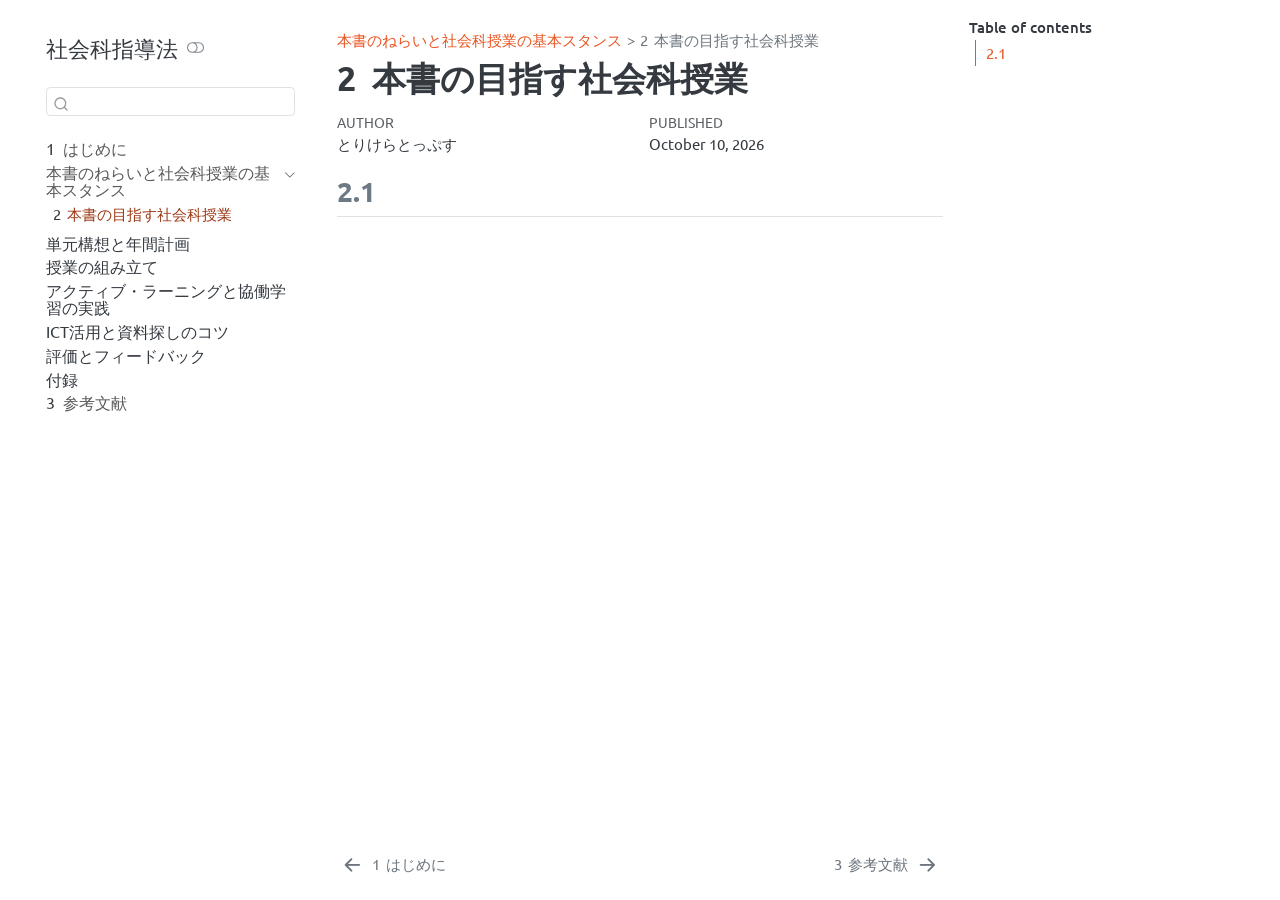
==== docs/1_mokuhyo.html @ c4c6a3b9 "first" ====
<!DOCTYPE html>
<html xmlns="http://www.w3.org/1999/xhtml" lang="en" xml:lang="en"><head>

<meta charset="utf-8">
<meta name="generator" content="quarto-1.8.26">

<meta name="viewport" content="width=device-width, initial-scale=1.0, user-scalable=yes">

<meta name="author" content="とりけらとっぷす">
<meta name="dcterms.date" content="2026-10-10">

<title>2&nbsp; 本書の目指す社会科授業 – 社会科指導法</title>
<style>
code{white-space: pre-wrap;}
span.smallcaps{font-variant: small-caps;}
div.columns{display: flex; gap: min(4vw, 1.5em);}
div.column{flex: auto; overflow-x: auto;}
div.hanging-indent{margin-left: 1.5em; text-indent: -1.5em;}
ul.task-list{list-style: none;}
ul.task-list li input[type="checkbox"] {
  width: 0.8em;
  margin: 0 0.8em 0.2em -1em; /* quarto-specific, see https://github.com/quarto-dev/quarto-cli/issues/4556 */ 
  vertical-align: middle;
}
</style>


<script src="site_libs/quarto-nav/quarto-nav.js"></script>
<script src="site_libs/quarto-nav/headroom.min.js"></script>
<script src="site_libs/clipboard/clipboard.min.js"></script>
<script src="site_libs/quarto-search/autocomplete.umd.js"></script>
<script src="site_libs/quarto-search/fuse.min.js"></script>
<script src="site_libs/quarto-search/quarto-search.js"></script>
<meta name="quarto:offset" content="./">
<link href="./references.html" rel="next">
<link href="./index.html" rel="prev">
<script src="site_libs/quarto-html/quarto.js" type="module"></script>
<script src="site_libs/quarto-html/tabsets/tabsets.js" type="module"></script>
<script src="site_libs/quarto-html/axe/axe-check.js" type="module"></script>
<script src="site_libs/quarto-html/popper.min.js"></script>
<script src="site_libs/quarto-html/tippy.umd.min.js"></script>
<script src="site_libs/quarto-html/anchor.min.js"></script>
<link href="site_libs/quarto-html/tippy.css" rel="stylesheet">
<link href="site_libs/quarto-html/quarto-syntax-highlighting-587c61ba64f3a5504c4d52d930310e48.css" rel="stylesheet" class="quarto-color-scheme" id="quarto-text-highlighting-styles">
<link href="site_libs/quarto-html/quarto-syntax-highlighting-dark-b758ccaa5987ceb1b75504551e579abf.css" rel="stylesheet" class="quarto-color-scheme quarto-color-alternate" id="quarto-text-highlighting-styles">
<link href="site_libs/quarto-html/quarto-syntax-highlighting-587c61ba64f3a5504c4d52d930310e48.css" rel="stylesheet" class="quarto-color-scheme-extra" id="quarto-text-highlighting-styles">
<script src="site_libs/bootstrap/bootstrap.min.js"></script>
<link href="site_libs/bootstrap/bootstrap-icons.css" rel="stylesheet">
<link href="site_libs/bootstrap/bootstrap-332df30fcd256892063ee782ecc510cd.min.css" rel="stylesheet" append-hash="true" class="quarto-color-scheme" id="quarto-bootstrap" data-mode="light">
<link href="site_libs/bootstrap/bootstrap-dark-a7757ed176c879aa74e103ac10c3f806.min.css" rel="stylesheet" append-hash="true" class="quarto-color-scheme quarto-color-alternate" id="quarto-bootstrap" data-mode="dark">
<link href="site_libs/bootstrap/bootstrap-332df30fcd256892063ee782ecc510cd.min.css" rel="stylesheet" append-hash="true" class="quarto-color-scheme-extra" id="quarto-bootstrap" data-mode="light">
<script id="quarto-search-options" type="application/json">{
  "location": "sidebar",
  "copy-button": false,
  "collapse-after": 3,
  "panel-placement": "start",
  "type": "textbox",
  "limit": 50,
  "keyboard-shortcut": [
    "f",
    "/",
    "s"
  ],
  "show-item-context": false,
  "language": {
    "search-no-results-text": "No results",
    "search-matching-documents-text": "matching documents",
    "search-copy-link-title": "Copy link to search",
    "search-hide-matches-text": "Hide additional matches",
    "search-more-match-text": "more match in this document",
    "search-more-matches-text": "more matches in this document",
    "search-clear-button-title": "Clear",
    "search-text-placeholder": "",
    "search-detached-cancel-button-title": "Cancel",
    "search-submit-button-title": "Submit",
    "search-label": "Search"
  }
}</script>


</head>

<body class="nav-sidebar floating quarto-light"><script id="quarto-html-before-body" type="application/javascript">
    const toggleBodyColorMode = (bsSheetEl) => {
      const mode = bsSheetEl.getAttribute("data-mode");
      const bodyEl = window.document.querySelector("body");
      if (mode === "dark") {
        bodyEl.classList.add("quarto-dark");
        bodyEl.classList.remove("quarto-light");
      } else {
        bodyEl.classList.add("quarto-light");
        bodyEl.classList.remove("quarto-dark");
      }
    }
    const toggleBodyColorPrimary = () => {
      const bsSheetEl = window.document.querySelector("link#quarto-bootstrap:not([rel=disabled-stylesheet])");
      if (bsSheetEl) {
        toggleBodyColorMode(bsSheetEl);
      }
    }
    const setColorSchemeToggle = (alternate) => {
      const toggles = window.document.querySelectorAll('.quarto-color-scheme-toggle');
      for (let i=0; i < toggles.length; i++) {
        const toggle = toggles[i];
        if (toggle) {
          if (alternate) {
            toggle.classList.add("alternate");
          } else {
            toggle.classList.remove("alternate");
          }
        }
      }
    };
    const toggleColorMode = (alternate) => {
      // Switch the stylesheets
      const primaryStylesheets = window.document.querySelectorAll('link.quarto-color-scheme:not(.quarto-color-alternate)');
      const alternateStylesheets = window.document.querySelectorAll('link.quarto-color-scheme.quarto-color-alternate');
      manageTransitions('#quarto-margin-sidebar .nav-link', false);
      if (alternate) {
        // note: dark is layered on light, we don't disable primary!
        enableStylesheet(alternateStylesheets);
        for (const sheetNode of alternateStylesheets) {
          if (sheetNode.id === "quarto-bootstrap") {
            toggleBodyColorMode(sheetNode);
          }
        }
      } else {
        disableStylesheet(alternateStylesheets);
        enableStylesheet(primaryStylesheets)
        toggleBodyColorPrimary();
      }
      manageTransitions('#quarto-margin-sidebar .nav-link', true);
      // Switch the toggles
      setColorSchemeToggle(alternate)
      // Hack to workaround the fact that safari doesn't
      // properly recolor the scrollbar when toggling (#1455)
      if (navigator.userAgent.indexOf('Safari') > 0 && navigator.userAgent.indexOf('Chrome') == -1) {
        manageTransitions("body", false);
        window.scrollTo(0, 1);
        setTimeout(() => {
          window.scrollTo(0, 0);
          manageTransitions("body", true);
        }, 40);
      }
    }
    const disableStylesheet = (stylesheets) => {
      for (let i=0; i < stylesheets.length; i++) {
        const stylesheet = stylesheets[i];
        stylesheet.rel = 'disabled-stylesheet';
      }
    }
    const enableStylesheet = (stylesheets) => {
      for (let i=0; i < stylesheets.length; i++) {
        const stylesheet = stylesheets[i];
        if(stylesheet.rel !== 'stylesheet') { // for Chrome, which will still FOUC without this check
          stylesheet.rel = 'stylesheet';
        }
      }
    }
    const manageTransitions = (selector, allowTransitions) => {
      const els = window.document.querySelectorAll(selector);
      for (let i=0; i < els.length; i++) {
        const el = els[i];
        if (allowTransitions) {
          el.classList.remove('notransition');
        } else {
          el.classList.add('notransition');
        }
      }
    }
    const isFileUrl = () => {
      return window.location.protocol === 'file:';
    }
    const hasAlternateSentinel = () => {
      let styleSentinel = getColorSchemeSentinel();
      if (styleSentinel !== null) {
        return styleSentinel === "alternate";
      } else {
        return false;
      }
    }
    const setStyleSentinel = (alternate) => {
      const value = alternate ? "alternate" : "default";
      if (!isFileUrl()) {
        window.localStorage.setItem("quarto-color-scheme", value);
      } else {
        localAlternateSentinel = value;
      }
    }
    const getColorSchemeSentinel = () => {
      if (!isFileUrl()) {
        const storageValue = window.localStorage.getItem("quarto-color-scheme");
        return storageValue != null ? storageValue : localAlternateSentinel;
      } else {
        return localAlternateSentinel;
      }
    }
    const toggleGiscusIfUsed = (isAlternate, darkModeDefault) => {
      const baseTheme = document.querySelector('#giscus-base-theme')?.value ?? 'light';
      const alternateTheme = document.querySelector('#giscus-alt-theme')?.value ?? 'dark';
      let newTheme = '';
      if(authorPrefersDark) {
        newTheme = isAlternate ? baseTheme : alternateTheme;
      } else {
        newTheme = isAlternate ? alternateTheme : baseTheme;
      }
      const changeGiscusTheme = () => {
        // From: https://github.com/giscus/giscus/issues/336
        const sendMessage = (message) => {
          const iframe = document.querySelector('iframe.giscus-frame');
          if (!iframe) return;
          iframe.contentWindow.postMessage({ giscus: message }, 'https://giscus.app');
        }
        sendMessage({
          setConfig: {
            theme: newTheme
          }
        });
      }
      const isGiscussLoaded = window.document.querySelector('iframe.giscus-frame') !== null;
      if (isGiscussLoaded) {
        changeGiscusTheme();
      }
    };
    const authorPrefersDark = false;
    const darkModeDefault = authorPrefersDark;
      document.querySelector('link#quarto-text-highlighting-styles.quarto-color-scheme-extra').rel = 'disabled-stylesheet';
      document.querySelector('link#quarto-bootstrap.quarto-color-scheme-extra').rel = 'disabled-stylesheet';
    let localAlternateSentinel = darkModeDefault ? 'alternate' : 'default';
    // Dark / light mode switch
    window.quartoToggleColorScheme = () => {
      // Read the current dark / light value
      let toAlternate = !hasAlternateSentinel();
      toggleColorMode(toAlternate);
      setStyleSentinel(toAlternate);
      toggleGiscusIfUsed(toAlternate, darkModeDefault);
      window.dispatchEvent(new Event('resize'));
    };
    // Switch to dark mode if need be
    if (hasAlternateSentinel()) {
      toggleColorMode(true);
    } else {
      toggleColorMode(false);
    }
  </script>

<div id="quarto-search-results"></div>
  <header id="quarto-header" class="headroom fixed-top">
  <nav class="quarto-secondary-nav">
    <div class="container-fluid d-flex">
      <button type="button" class="quarto-btn-toggle btn" data-bs-toggle="collapse" role="button" data-bs-target=".quarto-sidebar-collapse-item" aria-controls="quarto-sidebar" aria-expanded="false" aria-label="Toggle sidebar navigation" onclick="if (window.quartoToggleHeadroom) { window.quartoToggleHeadroom(); }">
        <i class="bi bi-layout-text-sidebar-reverse"></i>
      </button>
        <nav class="quarto-page-breadcrumbs" aria-label="breadcrumb"><ol class="breadcrumb"><li class="breadcrumb-item"><a href="./1_mokuhyo.html">本書のねらいと社会科授業の基本スタンス</a></li><li class="breadcrumb-item"><a href="./1_mokuhyo.html"><span class="chapter-number">2</span>&nbsp; <span class="chapter-title">本書の目指す社会科授業</span></a></li></ol></nav>
        <a class="flex-grow-1" role="navigation" data-bs-toggle="collapse" data-bs-target=".quarto-sidebar-collapse-item" aria-controls="quarto-sidebar" aria-expanded="false" aria-label="Toggle sidebar navigation" onclick="if (window.quartoToggleHeadroom) { window.quartoToggleHeadroom(); }">      
        </a>
      <button type="button" class="btn quarto-search-button" aria-label="Search" onclick="window.quartoOpenSearch();">
        <i class="bi bi-search"></i>
      </button>
    </div>
  </nav>
</header>
<!-- content -->
<div id="quarto-content" class="quarto-container page-columns page-rows-contents page-layout-article">
<!-- sidebar -->
  <nav id="quarto-sidebar" class="sidebar collapse collapse-horizontal quarto-sidebar-collapse-item sidebar-navigation floating overflow-auto">
    <div class="pt-lg-2 mt-2 text-left sidebar-header">
    <div class="sidebar-title mb-0 py-0">
      <a href="./">社会科指導法</a> 
        <div class="sidebar-tools-main">
  <a href="" class="quarto-color-scheme-toggle quarto-navigation-tool  px-1" onclick="window.quartoToggleColorScheme(); return false;" title="Toggle dark mode"><i class="bi"></i></a>
</div>
    </div>
      </div>
        <div class="mt-2 flex-shrink-0 align-items-center">
        <div class="sidebar-search">
        <div id="quarto-search" class="" title="Search"></div>
        </div>
        </div>
    <div class="sidebar-menu-container"> 
    <ul class="list-unstyled mt-1">
        <li class="sidebar-item">
  <div class="sidebar-item-container"> 
  <a href="./index.html" class="sidebar-item-text sidebar-link">
 <span class="menu-text"><span class="chapter-number">1</span>&nbsp; <span class="chapter-title">はじめに</span></span></a>
  </div>
</li>
        <li class="sidebar-item sidebar-item-section">
      <div class="sidebar-item-container"> 
            <a class="sidebar-item-text sidebar-link text-start" data-bs-toggle="collapse" data-bs-target="#quarto-sidebar-section-1" role="navigation" aria-expanded="true">
 <span class="menu-text">本書のねらいと社会科授業の基本スタンス</span></a>
          <a class="sidebar-item-toggle text-start" data-bs-toggle="collapse" data-bs-target="#quarto-sidebar-section-1" role="navigation" aria-expanded="true" aria-label="Toggle section">
            <i class="bi bi-chevron-right ms-2"></i>
          </a> 
      </div>
      <ul id="quarto-sidebar-section-1" class="collapse list-unstyled sidebar-section depth1 show">  
          <li class="sidebar-item">
  <div class="sidebar-item-container"> 
  <a href="./1_mokuhyo.html" class="sidebar-item-text sidebar-link active">
 <span class="menu-text"><span class="chapter-number">2</span>&nbsp; <span class="chapter-title">本書の目指す社会科授業</span></span></a>
  </div>
</li>
      </ul>
  </li>
        <li class="sidebar-item sidebar-item-section">
      <span class="sidebar-item-text sidebar-link text-start">
 <span class="menu-text">単元構想と年間計画</span></span>
  </li>
        <li class="sidebar-item sidebar-item-section">
      <span class="sidebar-item-text sidebar-link text-start">
 <span class="menu-text">授業の組み立て</span></span>
  </li>
        <li class="sidebar-item sidebar-item-section">
      <span class="sidebar-item-text sidebar-link text-start">
 <span class="menu-text">アクティブ・ラーニングと協働学習の実践</span></span>
  </li>
        <li class="sidebar-item sidebar-item-section">
      <span class="sidebar-item-text sidebar-link text-start">
 <span class="menu-text">ICT活用と資料探しのコツ</span></span>
  </li>
        <li class="sidebar-item sidebar-item-section">
      <span class="sidebar-item-text sidebar-link text-start">
 <span class="menu-text">評価とフィードバック</span></span>
  </li>
        <li class="sidebar-item sidebar-item-section">
      <span class="sidebar-item-text sidebar-link text-start">
 <span class="menu-text">付録</span></span>
  </li>
        <li class="sidebar-item">
  <div class="sidebar-item-container"> 
  <a href="./references.html" class="sidebar-item-text sidebar-link">
 <span class="menu-text"><span class="chapter-number">3</span>&nbsp; <span class="chapter-title">参考文献</span></span></a>
  </div>
</li>
    </ul>
    </div>
</nav>
<div id="quarto-sidebar-glass" class="quarto-sidebar-collapse-item" data-bs-toggle="collapse" data-bs-target=".quarto-sidebar-collapse-item"></div>
<!-- margin-sidebar -->
    <div id="quarto-margin-sidebar" class="sidebar margin-sidebar">
        <nav id="TOC" role="doc-toc" class="toc-active" data-toc-expanded="2">
    <h2 id="toc-title">Table of contents</h2>
   
  <ul>
  <li><a href="#section" id="toc-section" class="nav-link active" data-scroll-target="#section"><span class="header-section-number">2.1</span> </a></li>
  </ul>
</nav>
    </div>
<!-- main -->
<main class="content" id="quarto-document-content">


<header id="title-block-header" class="quarto-title-block default"><nav class="quarto-page-breadcrumbs quarto-title-breadcrumbs d-none d-lg-block" aria-label="breadcrumb"><ol class="breadcrumb"><li class="breadcrumb-item"><a href="./1_mokuhyo.html">本書のねらいと社会科授業の基本スタンス</a></li><li class="breadcrumb-item"><a href="./1_mokuhyo.html"><span class="chapter-number">2</span>&nbsp; <span class="chapter-title">本書の目指す社会科授業</span></a></li></ol></nav>
<div class="quarto-title">
<h1 class="title"><span class="chapter-number">2</span>&nbsp; <span class="chapter-title">本書の目指す社会科授業</span></h1>
</div>



<div class="quarto-title-meta">

    <div>
    <div class="quarto-title-meta-heading">Author</div>
    <div class="quarto-title-meta-contents">
             <p>とりけらとっぷす </p>
          </div>
  </div>
    
    <div>
    <div class="quarto-title-meta-heading">Published</div>
    <div class="quarto-title-meta-contents">
      <p class="date">October 10, 2026</p>
    </div>
  </div>
  
    
  </div>
  


</header>


<section id="section" class="level2" data-number="2.1">
<h2 data-number="2.1" class="anchored" data-anchor-id="section"><span class="header-section-number">2.1</span> </h2>


</section>

</main> <!-- /main -->
<script id="quarto-html-after-body" type="application/javascript">
  window.document.addEventListener("DOMContentLoaded", function (event) {
    // Ensure there is a toggle, if there isn't float one in the top right
    if (window.document.querySelector('.quarto-color-scheme-toggle') === null) {
      const a = window.document.createElement('a');
      a.classList.add('top-right');
      a.classList.add('quarto-color-scheme-toggle');
      a.href = "";
      a.onclick = function() { try { window.quartoToggleColorScheme(); } catch {} return false; };
      const i = window.document.createElement("i");
      i.classList.add('bi');
      a.appendChild(i);
      window.document.body.appendChild(a);
    }
    setColorSchemeToggle(hasAlternateSentinel())
    const icon = "";
    const anchorJS = new window.AnchorJS();
    anchorJS.options = {
      placement: 'right',
      icon: icon
    };
    anchorJS.add('.anchored');
    const isCodeAnnotation = (el) => {
      for (const clz of el.classList) {
        if (clz.startsWith('code-annotation-')) {                     
          return true;
        }
      }
      return false;
    }
    const onCopySuccess = function(e) {
      // button target
      const button = e.trigger;
      // don't keep focus
      button.blur();
      // flash "checked"
      button.classList.add('code-copy-button-checked');
      var currentTitle = button.getAttribute("title");
      button.setAttribute("title", "Copied!");
      let tooltip;
      if (window.bootstrap) {
        button.setAttribute("data-bs-toggle", "tooltip");
        button.setAttribute("data-bs-placement", "left");
        button.setAttribute("data-bs-title", "Copied!");
        tooltip = new bootstrap.Tooltip(button, 
          { trigger: "manual", 
            customClass: "code-copy-button-tooltip",
            offset: [0, -8]});
        tooltip.show();    
      }
      setTimeout(function() {
        if (tooltip) {
          tooltip.hide();
          button.removeAttribute("data-bs-title");
          button.removeAttribute("data-bs-toggle");
          button.removeAttribute("data-bs-placement");
        }
        button.setAttribute("title", currentTitle);
        button.classList.remove('code-copy-button-checked');
      }, 1000);
      // clear code selection
      e.clearSelection();
    }
    const getTextToCopy = function(trigger) {
      const outerScaffold = trigger.parentElement.cloneNode(true);
      const codeEl = outerScaffold.querySelector('code');
      for (const childEl of codeEl.children) {
        if (isCodeAnnotation(childEl)) {
          childEl.remove();
        }
      }
      return codeEl.innerText;
    }
    const clipboard = new window.ClipboardJS('.code-copy-button:not([data-in-quarto-modal])', {
      text: getTextToCopy
    });
    clipboard.on('success', onCopySuccess);
    if (window.document.getElementById('quarto-embedded-source-code-modal')) {
      const clipboardModal = new window.ClipboardJS('.code-copy-button[data-in-quarto-modal]', {
        text: getTextToCopy,
        container: window.document.getElementById('quarto-embedded-source-code-modal')
      });
      clipboardModal.on('success', onCopySuccess);
    }
      var localhostRegex = new RegExp(/^(?:http|https):\/\/localhost\:?[0-9]*\//);
      var mailtoRegex = new RegExp(/^mailto:/);
        var filterRegex = new RegExp('/' + window.location.host + '/');
      var isInternal = (href) => {
          return filterRegex.test(href) || localhostRegex.test(href) || mailtoRegex.test(href);
      }
      // Inspect non-navigation links and adorn them if external
     var links = window.document.querySelectorAll('a[href]:not(.nav-link):not(.navbar-brand):not(.toc-action):not(.sidebar-link):not(.sidebar-item-toggle):not(.pagination-link):not(.no-external):not([aria-hidden]):not(.dropdown-item):not(.quarto-navigation-tool):not(.about-link)');
      for (var i=0; i<links.length; i++) {
        const link = links[i];
        if (!isInternal(link.href)) {
          // undo the damage that might have been done by quarto-nav.js in the case of
          // links that we want to consider external
          if (link.dataset.originalHref !== undefined) {
            link.href = link.dataset.originalHref;
          }
        }
      }
    function tippyHover(el, contentFn, onTriggerFn, onUntriggerFn) {
      const config = {
        allowHTML: true,
        maxWidth: 500,
        delay: 100,
        arrow: false,
        appendTo: function(el) {
            return el.parentElement;
        },
        interactive: true,
        interactiveBorder: 10,
        theme: 'quarto',
        placement: 'bottom-start',
      };
      if (contentFn) {
        config.content = contentFn;
      }
      if (onTriggerFn) {
        config.onTrigger = onTriggerFn;
      }
      if (onUntriggerFn) {
        config.onUntrigger = onUntriggerFn;
      }
      window.tippy(el, config); 
    }
    const noterefs = window.document.querySelectorAll('a[role="doc-noteref"]');
    for (var i=0; i<noterefs.length; i++) {
      const ref = noterefs[i];
      tippyHover(ref, function() {
        // use id or data attribute instead here
        let href = ref.getAttribute('data-footnote-href') || ref.getAttribute('href');
        try { href = new URL(href).hash; } catch {}
        const id = href.replace(/^#\/?/, "");
        const note = window.document.getElementById(id);
        if (note) {
          return note.innerHTML;
        } else {
          return "";
        }
      });
    }
    const xrefs = window.document.querySelectorAll('a.quarto-xref');
    const processXRef = (id, note) => {
      // Strip column container classes
      const stripColumnClz = (el) => {
        el.classList.remove("page-full", "page-columns");
        if (el.children) {
          for (const child of el.children) {
            stripColumnClz(child);
          }
        }
      }
      stripColumnClz(note)
      if (id === null || id.startsWith('sec-')) {
        // Special case sections, only their first couple elements
        const container = document.createElement("div");
        if (note.children && note.children.length > 2) {
          container.appendChild(note.children[0].cloneNode(true));
          for (let i = 1; i < note.children.length; i++) {
            const child = note.children[i];
            if (child.tagName === "P" && child.innerText === "") {
              continue;
            } else {
              container.appendChild(child.cloneNode(true));
              break;
            }
          }
          if (window.Quarto?.typesetMath) {
            window.Quarto.typesetMath(container);
          }
          return container.innerHTML
        } else {
          if (window.Quarto?.typesetMath) {
            window.Quarto.typesetMath(note);
          }
          return note.innerHTML;
        }
      } else {
        // Remove any anchor links if they are present
        const anchorLink = note.querySelector('a.anchorjs-link');
        if (anchorLink) {
          anchorLink.remove();
        }
        if (window.Quarto?.typesetMath) {
          window.Quarto.typesetMath(note);
        }
        if (note.classList.contains("callout")) {
          return note.outerHTML;
        } else {
          return note.innerHTML;
        }
      }
    }
    for (var i=0; i<xrefs.length; i++) {
      const xref = xrefs[i];
      tippyHover(xref, undefined, function(instance) {
        instance.disable();
        let url = xref.getAttribute('href');
        let hash = undefined; 
        if (url.startsWith('#')) {
          hash = url;
        } else {
          try { hash = new URL(url).hash; } catch {}
        }
        if (hash) {
          const id = hash.replace(/^#\/?/, "");
          const note = window.document.getElementById(id);
          if (note !== null) {
            try {
              const html = processXRef(id, note.cloneNode(true));
              instance.setContent(html);
            } finally {
              instance.enable();
              instance.show();
            }
          } else {
            // See if we can fetch this
            fetch(url.split('#')[0])
            .then(res => res.text())
            .then(html => {
              const parser = new DOMParser();
              const htmlDoc = parser.parseFromString(html, "text/html");
              const note = htmlDoc.getElementById(id);
              if (note !== null) {
                const html = processXRef(id, note);
                instance.setContent(html);
              } 
            }).finally(() => {
              instance.enable();
              instance.show();
            });
          }
        } else {
          // See if we can fetch a full url (with no hash to target)
          // This is a special case and we should probably do some content thinning / targeting
          fetch(url)
          .then(res => res.text())
          .then(html => {
            const parser = new DOMParser();
            const htmlDoc = parser.parseFromString(html, "text/html");
            const note = htmlDoc.querySelector('main.content');
            if (note !== null) {
              // This should only happen for chapter cross references
              // (since there is no id in the URL)
              // remove the first header
              if (note.children.length > 0 && note.children[0].tagName === "HEADER") {
                note.children[0].remove();
              }
              const html = processXRef(null, note);
              instance.setContent(html);
            } 
          }).finally(() => {
            instance.enable();
            instance.show();
          });
        }
      }, function(instance) {
      });
    }
        let selectedAnnoteEl;
        const selectorForAnnotation = ( cell, annotation) => {
          let cellAttr = 'data-code-cell="' + cell + '"';
          let lineAttr = 'data-code-annotation="' +  annotation + '"';
          const selector = 'span[' + cellAttr + '][' + lineAttr + ']';
          return selector;
        }
        const selectCodeLines = (annoteEl) => {
          const doc = window.document;
          const targetCell = annoteEl.getAttribute("data-target-cell");
          const targetAnnotation = annoteEl.getAttribute("data-target-annotation");
          const annoteSpan = window.document.querySelector(selectorForAnnotation(targetCell, targetAnnotation));
          const lines = annoteSpan.getAttribute("data-code-lines").split(",");
          const lineIds = lines.map((line) => {
            return targetCell + "-" + line;
          })
          let top = null;
          let height = null;
          let parent = null;
          if (lineIds.length > 0) {
              //compute the position of the single el (top and bottom and make a div)
              const el = window.document.getElementById(lineIds[0]);
              top = el.offsetTop;
              height = el.offsetHeight;
              parent = el.parentElement.parentElement;
            if (lineIds.length > 1) {
              const lastEl = window.document.getElementById(lineIds[lineIds.length - 1]);
              const bottom = lastEl.offsetTop + lastEl.offsetHeight;
              height = bottom - top;
            }
            if (top !== null && height !== null && parent !== null) {
              // cook up a div (if necessary) and position it 
              let div = window.document.getElementById("code-annotation-line-highlight");
              if (div === null) {
                div = window.document.createElement("div");
                div.setAttribute("id", "code-annotation-line-highlight");
                div.style.position = 'absolute';
                parent.appendChild(div);
              }
              div.style.top = top - 2 + "px";
              div.style.height = height + 4 + "px";
              div.style.left = 0;
              let gutterDiv = window.document.getElementById("code-annotation-line-highlight-gutter");
              if (gutterDiv === null) {
                gutterDiv = window.document.createElement("div");
                gutterDiv.setAttribute("id", "code-annotation-line-highlight-gutter");
                gutterDiv.style.position = 'absolute';
                const codeCell = window.document.getElementById(targetCell);
                const gutter = codeCell.querySelector('.code-annotation-gutter');
                gutter.appendChild(gutterDiv);
              }
              gutterDiv.style.top = top - 2 + "px";
              gutterDiv.style.height = height + 4 + "px";
            }
            selectedAnnoteEl = annoteEl;
          }
        };
        const unselectCodeLines = () => {
          const elementsIds = ["code-annotation-line-highlight", "code-annotation-line-highlight-gutter"];
          elementsIds.forEach((elId) => {
            const div = window.document.getElementById(elId);
            if (div) {
              div.remove();
            }
          });
          selectedAnnoteEl = undefined;
        };
          // Handle positioning of the toggle
      window.addEventListener(
        "resize",
        throttle(() => {
          elRect = undefined;
          if (selectedAnnoteEl) {
            selectCodeLines(selectedAnnoteEl);
          }
        }, 10)
      );
      function throttle(fn, ms) {
      let throttle = false;
      let timer;
        return (...args) => {
          if(!throttle) { // first call gets through
              fn.apply(this, args);
              throttle = true;
          } else { // all the others get throttled
              if(timer) clearTimeout(timer); // cancel #2
              timer = setTimeout(() => {
                fn.apply(this, args);
                timer = throttle = false;
              }, ms);
          }
        };
      }
        // Attach click handler to the DT
        const annoteDls = window.document.querySelectorAll('dt[data-target-cell]');
        for (const annoteDlNode of annoteDls) {
          annoteDlNode.addEventListener('click', (event) => {
            const clickedEl = event.target;
            if (clickedEl !== selectedAnnoteEl) {
              unselectCodeLines();
              const activeEl = window.document.querySelector('dt[data-target-cell].code-annotation-active');
              if (activeEl) {
                activeEl.classList.remove('code-annotation-active');
              }
              selectCodeLines(clickedEl);
              clickedEl.classList.add('code-annotation-active');
            } else {
              // Unselect the line
              unselectCodeLines();
              clickedEl.classList.remove('code-annotation-active');
            }
          });
        }
    const findCites = (el) => {
      const parentEl = el.parentElement;
      if (parentEl) {
        const cites = parentEl.dataset.cites;
        if (cites) {
          return {
            el,
            cites: cites.split(' ')
          };
        } else {
          return findCites(el.parentElement)
        }
      } else {
        return undefined;
      }
    };
    var bibliorefs = window.document.querySelectorAll('a[role="doc-biblioref"]');
    for (var i=0; i<bibliorefs.length; i++) {
      const ref = bibliorefs[i];
      const citeInfo = findCites(ref);
      if (citeInfo) {
        tippyHover(citeInfo.el, function() {
          var popup = window.document.createElement('div');
          citeInfo.cites.forEach(function(cite) {
            var citeDiv = window.document.createElement('div');
            citeDiv.classList.add('hanging-indent');
            citeDiv.classList.add('csl-entry');
            var biblioDiv = window.document.getElementById('ref-' + cite);
            if (biblioDiv) {
              citeDiv.innerHTML = biblioDiv.innerHTML;
            }
            popup.appendChild(citeDiv);
          });
          return popup.innerHTML;
        });
      }
    }
  });
  </script>
<nav class="page-navigation">
  <div class="nav-page nav-page-previous">
      <a href="./index.html" class="pagination-link" aria-label="はじめに">
        <i class="bi bi-arrow-left-short"></i> <span class="nav-page-text"><span class="chapter-number">1</span>&nbsp; <span class="chapter-title">はじめに</span></span>
      </a>          
  </div>
  <div class="nav-page nav-page-next">
      <a href="./references.html" class="pagination-link" aria-label="参考文献">
        <span class="nav-page-text"><span class="chapter-number">3</span>&nbsp; <span class="chapter-title">参考文献</span></span> <i class="bi bi-arrow-right-short"></i>
      </a>
  </div>
</nav>
</div> <!-- /content -->




</body></html>
---- docs/site_libs/quarto-html/tippy.css ----
.tippy-box[data-animation=fade][data-state=hidden]{opacity:0}[data-tippy-root]{max-width:calc(100vw - 10px)}.tippy-box{position:relative;background-color:#333;color:#fff;border-radius:4px;font-size:14px;line-height:1.4;white-space:normal;outline:0;transition-property:transform,visibility,opacity}.tippy-box[data-placement^=top]>.tippy-arrow{bottom:0}.tippy-box[data-placement^=top]>.tippy-arrow:before{bottom:-7px;left:0;border-width:8px 8px 0;border-top-color:initial;transform-origin:center top}.tippy-box[data-placement^=bottom]>.tippy-arrow{top:0}.tippy-box[data-placement^=bottom]>.tippy-arrow:before{top:-7px;left:0;border-width:0 8px 8px;border-bottom-color:initial;transform-origin:center bottom}.tippy-box[data-placement^=left]>.tippy-arrow{right:0}.tippy-box[data-placement^=left]>.tippy-arrow:before{border-width:8px 0 8px 8px;border-left-color:initial;right:-7px;transform-origin:center left}.tippy-box[data-placement^=right]>.tippy-arrow{left:0}.tippy-box[data-placement^=right]>.tippy-arrow:before{left:-7px;border-width:8px 8px 8px 0;border-right-color:initial;transform-origin:center right}.tippy-box[data-inertia][data-state=visible]{transition-timing-function:cubic-bezier(.54,1.5,.38,1.11)}.tippy-arrow{width:16px;height:16px;color:#333}.tippy-arrow:before{content:"";position:absolute;border-color:transparent;border-style:solid}.tippy-content{position:relative;padding:5px 9px;z-index:1}
---- docs/site_libs/quarto-html/quarto-syntax-highlighting-587c61ba64f3a5504c4d52d930310e48.css ----
/* quarto syntax highlight colors */
:root {
  --quarto-hl-ot-color: #003B4F;
  --quarto-hl-at-color: #657422;
  --quarto-hl-ss-color: #20794D;
  --quarto-hl-an-color: #5E5E5E;
  --quarto-hl-fu-color: #4758AB;
  --quarto-hl-st-color: #20794D;
  --quarto-hl-cf-color: #003B4F;
  --quarto-hl-op-color: #5E5E5E;
  --quarto-hl-er-color: #AD0000;
  --quarto-hl-bn-color: #AD0000;
  --quarto-hl-al-color: #AD0000;
  --quarto-hl-va-color: #111111;
  --quarto-hl-bu-color: inherit;
  --quarto-hl-ex-color: inherit;
  --quarto-hl-pp-color: #AD0000;
  --quarto-hl-in-color: #5E5E5E;
  --quarto-hl-vs-color: #20794D;
  --quarto-hl-wa-color: #5E5E5E;
  --quarto-hl-do-color: #5E5E5E;
  --quarto-hl-im-color: #00769E;
  --quarto-hl-ch-color: #20794D;
  --quarto-hl-dt-color: #AD0000;
  --quarto-hl-fl-color: #AD0000;
  --quarto-hl-co-color: #5E5E5E;
  --quarto-hl-cv-color: #5E5E5E;
  --quarto-hl-cn-color: #8f5902;
  --quarto-hl-sc-color: #5E5E5E;
  --quarto-hl-dv-color: #AD0000;
  --quarto-hl-kw-color: #003B4F;
}

/* other quarto variables */
:root {
  --quarto-font-monospace: SFMono-Regular, Menlo, Monaco, Consolas, "Liberation Mono", "Courier New", monospace;
}

/* syntax highlight based on Pandoc's rules */
pre > code.sourceCode > span {
  color: #003B4F;
}

code.sourceCode > span {
  color: #003B4F;
}

div.sourceCode,
div.sourceCode pre.sourceCode {
  color: #003B4F;
}

/* Normal */
code span {
  color: #003B4F;
}

/* Alert */
code span.al {
  color: #AD0000;
  font-style: inherit;
}

/* Annotation */
code span.an {
  color: #5E5E5E;
  font-style: inherit;
}

/* Attribute */
code span.at {
  color: #657422;
  font-style: inherit;
}

/* BaseN */
code span.bn {
  color: #AD0000;
  font-style: inherit;
}

/* BuiltIn */
code span.bu {
  font-style: inherit;
}

/* ControlFlow */
code span.cf {
  color: #003B4F;
  font-weight: bold;
  font-style: inherit;
}

/* Char */
code span.ch {
  color: #20794D;
  font-style: inherit;
}

/* Constant */
code span.cn {
  color: #8f5902;
  font-style: inherit;
}

/* Comment */
code span.co {
  color: #5E5E5E;
  font-style: inherit;
}

/* CommentVar */
code span.cv {
  color: #5E5E5E;
  font-style: italic;
}

/* Documentation */
code span.do {
  color: #5E5E5E;
  font-style: italic;
}

/* DataType */
code span.dt {
  color: #AD0000;
  font-style: inherit;
}

/* DecVal */
code span.dv {
  color: #AD0000;
  font-style: inherit;
}

/* Error */
code span.er {
  color: #AD0000;
  font-style: inherit;
}

/* Extension */
code span.ex {
  font-style: inherit;
}

/* Float */
code span.fl {
  color: #AD0000;
  font-style: inherit;
}

/* Function */
code span.fu {
  color: #4758AB;
  font-style: inherit;
}

/* Import */
code span.im {
  color: #00769E;
  font-style: inherit;
}

/* Information */
code span.in {
  color: #5E5E5E;
  font-style: inherit;
}

/* Keyword */
code span.kw {
  color: #003B4F;
  font-weight: bold;
  font-style: inherit;
}

/* Operator */
code span.op {
  color: #5E5E5E;
  font-style: inherit;
}

/* Other */
code span.ot {
  color: #003B4F;
  font-style: inherit;
}

/* Preprocessor */
code span.pp {
  color: #AD0000;
  font-style: inherit;
}

/* SpecialChar */
code span.sc {
  color: #5E5E5E;
  font-style: inherit;
}

/* SpecialString */
code span.ss {
  color: #20794D;
  font-style: inherit;
}

/* String */
code span.st {
  color: #20794D;
  font-style: inherit;
}

/* Variable */
code span.va {
  color: #111111;
  font-style: inherit;
}

/* VerbatimString */
code span.vs {
  color: #20794D;
  font-style: inherit;
}

/* Warning */
code span.wa {
  color: #5E5E5E;
  font-style: italic;
}

.prevent-inlining {
  content: "</";
}

/*# sourceMappingURL=2dce1cc6c82594539e1579de68416b47.css.map */
---- docs/site_libs/quarto-html/quarto-syntax-highlighting-dark-b758ccaa5987ceb1b75504551e579abf.css ----
/* quarto syntax highlight colors */
:root {
  --quarto-hl-al-color: #f07178;
  --quarto-hl-an-color: #d4d0ab;
  --quarto-hl-at-color: #00e0e0;
  --quarto-hl-bn-color: #d4d0ab;
  --quarto-hl-bu-color: #abe338;
  --quarto-hl-ch-color: #abe338;
  --quarto-hl-co-color: #f8f8f2;
  --quarto-hl-cv-color: #ffd700;
  --quarto-hl-cn-color: #ffd700;
  --quarto-hl-cf-color: #ffa07a;
  --quarto-hl-dt-color: #ffa07a;
  --quarto-hl-dv-color: #d4d0ab;
  --quarto-hl-do-color: #f8f8f2;
  --quarto-hl-er-color: #f07178;
  --quarto-hl-ex-color: #00e0e0;
  --quarto-hl-fl-color: #d4d0ab;
  --quarto-hl-fu-color: #ffa07a;
  --quarto-hl-im-color: #abe338;
  --quarto-hl-in-color: #d4d0ab;
  --quarto-hl-kw-color: #ffa07a;
  --quarto-hl-op-color: #ffa07a;
  --quarto-hl-ot-color: #00e0e0;
  --quarto-hl-pp-color: #dcc6e0;
  --quarto-hl-re-color: #00e0e0;
  --quarto-hl-sc-color: #abe338;
  --quarto-hl-ss-color: #abe338;
  --quarto-hl-st-color: #abe338;
  --quarto-hl-va-color: #00e0e0;
  --quarto-hl-vs-color: #abe338;
  --quarto-hl-wa-color: #dcc6e0;
}

/* other quarto variables */
:root {
  --quarto-font-monospace: SFMono-Regular, Menlo, Monaco, Consolas, "Liberation Mono", "Courier New", monospace;
}

/* syntax highlight based on Pandoc's rules */
pre > code.sourceCode > span {
  color: #f8f8f2;
}

code.sourceCode > span {
  color: #f8f8f2;
}

div.sourceCode,
div.sourceCode pre.sourceCode {
  color: #f8f8f2;
}

/* Normal */
code span {
  color: #f8f8f2;
}

/* Alert */
code span.al {
  color: #f07178;
}

/* Annotation */
code span.an {
  color: #d4d0ab;
}

/* Attribute */
code span.at {
  color: #00e0e0;
}

/* BaseN */
code span.bn {
  color: #d4d0ab;
}

/* BuiltIn */
code span.bu {
  color: #abe338;
}

/* ControlFlow */
code span.cf {
  font-weight: bold;
  color: #ffa07a;
}

/* Char */
code span.ch {
  color: #abe338;
}

/* Constant */
code span.cn {
  color: #ffd700;
}

/* Comment */
code span.co {
  font-style: italic;
  color: #f8f8f2;
}

/* CommentVar */
code span.cv {
  color: #ffd700;
}

/* Documentation */
code span.do {
  color: #f8f8f2;
}

/* DataType */
code span.dt {
  color: #ffa07a;
}

/* DecVal */
code span.dv {
  color: #d4d0ab;
}

/* Error */
code span.er {
  color: #f07178;
  text-decoration: underline;
}

/* Extension */
code span.ex {
  font-weight: bold;
  color: #00e0e0;
}

/* Float */
code span.fl {
  color: #d4d0ab;
}

/* Function */
code span.fu {
  color: #ffa07a;
}

/* Import */
code span.im {
  color: #abe338;
}

/* Information */
code span.in {
  color: #d4d0ab;
}

/* Keyword */
code span.kw {
  font-weight: bold;
  color: #ffa07a;
}

/* Operator */
code span.op {
  color: #ffa07a;
}

/* Other */
code span.ot {
  color: #00e0e0;
}

/* Preprocessor */
code span.pp {
  color: #dcc6e0;
}

/* RegionMarker */
code span.re {
  background-color: #f8f8f2;
  color: #00e0e0;
}

/* SpecialChar */
code span.sc {
  color: #abe338;
}

/* SpecialString */
code span.ss {
  color: #abe338;
}

/* String */
code span.st {
  color: #abe338;
}

/* Variable */
code span.va {
  color: #00e0e0;
}

/* VerbatimString */
code span.vs {
  color: #abe338;
}

/* Warning */
code span.wa {
  color: #dcc6e0;
}

.prevent-inlining {
  content: "</";
}

/*# sourceMappingURL=6c091f0476edacc1e88d089996040f32.css.map */
---- docs/site_libs/quarto-html/quarto-syntax-highlighting-587c61ba64f3a5504c4d52d930310e48.css ----
/* quarto syntax highlight colors */
:root {
  --quarto-hl-ot-color: #003B4F;
  --quarto-hl-at-color: #657422;
  --quarto-hl-ss-color: #20794D;
  --quarto-hl-an-color: #5E5E5E;
  --quarto-hl-fu-color: #4758AB;
  --quarto-hl-st-color: #20794D;
  --quarto-hl-cf-color: #003B4F;
  --quarto-hl-op-color: #5E5E5E;
  --quarto-hl-er-color: #AD0000;
  --quarto-hl-bn-color: #AD0000;
  --quarto-hl-al-color: #AD0000;
  --quarto-hl-va-color: #111111;
  --quarto-hl-bu-color: inherit;
  --quarto-hl-ex-color: inherit;
  --quarto-hl-pp-color: #AD0000;
  --quarto-hl-in-color: #5E5E5E;
  --quarto-hl-vs-color: #20794D;
  --quarto-hl-wa-color: #5E5E5E;
  --quarto-hl-do-color: #5E5E5E;
  --quarto-hl-im-color: #00769E;
  --quarto-hl-ch-color: #20794D;
  --quarto-hl-dt-color: #AD0000;
  --quarto-hl-fl-color: #AD0000;
  --quarto-hl-co-color: #5E5E5E;
  --quarto-hl-cv-color: #5E5E5E;
  --quarto-hl-cn-color: #8f5902;
  --quarto-hl-sc-color: #5E5E5E;
  --quarto-hl-dv-color: #AD0000;
  --quarto-hl-kw-color: #003B4F;
}

/* other quarto variables */
:root {
  --quarto-font-monospace: SFMono-Regular, Menlo, Monaco, Consolas, "Liberation Mono", "Courier New", monospace;
}

/* syntax highlight based on Pandoc's rules */
pre > code.sourceCode > span {
  color: #003B4F;
}

code.sourceCode > span {
  color: #003B4F;
}

div.sourceCode,
div.sourceCode pre.sourceCode {
  color: #003B4F;
}

/* Normal */
code span {
  color: #003B4F;
}

/* Alert */
code span.al {
  color: #AD0000;
  font-style: inherit;
}

/* Annotation */
code span.an {
  color: #5E5E5E;
  font-style: inherit;
}

/* Attribute */
code span.at {
  color: #657422;
  font-style: inherit;
}

/* BaseN */
code span.bn {
  color: #AD0000;
  font-style: inherit;
}

/* BuiltIn */
code span.bu {
  font-style: inherit;
}

/* ControlFlow */
code span.cf {
  color: #003B4F;
  font-weight: bold;
  font-style: inherit;
}

/* Char */
code span.ch {
  color: #20794D;
  font-style: inherit;
}

/* Constant */
code span.cn {
  color: #8f5902;
  font-style: inherit;
}

/* Comment */
code span.co {
  color: #5E5E5E;
  font-style: inherit;
}

/* CommentVar */
code span.cv {
  color: #5E5E5E;
  font-style: italic;
}

/* Documentation */
code span.do {
  color: #5E5E5E;
  font-style: italic;
}

/* DataType */
code span.dt {
  color: #AD0000;
  font-style: inherit;
}

/* DecVal */
code span.dv {
  color: #AD0000;
  font-style: inherit;
}

/* Error */
code span.er {
  color: #AD0000;
  font-style: inherit;
}

/* Extension */
code span.ex {
  font-style: inherit;
}

/* Float */
code span.fl {
  color: #AD0000;
  font-style: inherit;
}

/* Function */
code span.fu {
  color: #4758AB;
  font-style: inherit;
}

/* Import */
code span.im {
  color: #00769E;
  font-style: inherit;
}

/* Information */
code span.in {
  color: #5E5E5E;
  font-style: inherit;
}

/* Keyword */
code span.kw {
  color: #003B4F;
  font-weight: bold;
  font-style: inherit;
}

/* Operator */
code span.op {
  color: #5E5E5E;
  font-style: inherit;
}

/* Other */
code span.ot {
  color: #003B4F;
  font-style: inherit;
}

/* Preprocessor */
code span.pp {
  color: #AD0000;
  font-style: inherit;
}

/* SpecialChar */
code span.sc {
  color: #5E5E5E;
  font-style: inherit;
}

/* SpecialString */
code span.ss {
  color: #20794D;
  font-style: inherit;
}

/* String */
code span.st {
  color: #20794D;
  font-style: inherit;
}

/* Variable */
code span.va {
  color: #111111;
  font-style: inherit;
}

/* VerbatimString */
code span.vs {
  color: #20794D;
  font-style: inherit;
}

/* Warning */
code span.wa {
  color: #5E5E5E;
  font-style: italic;
}

.prevent-inlining {
  content: "</";
}

/*# sourceMappingURL=2dce1cc6c82594539e1579de68416b47.css.map */
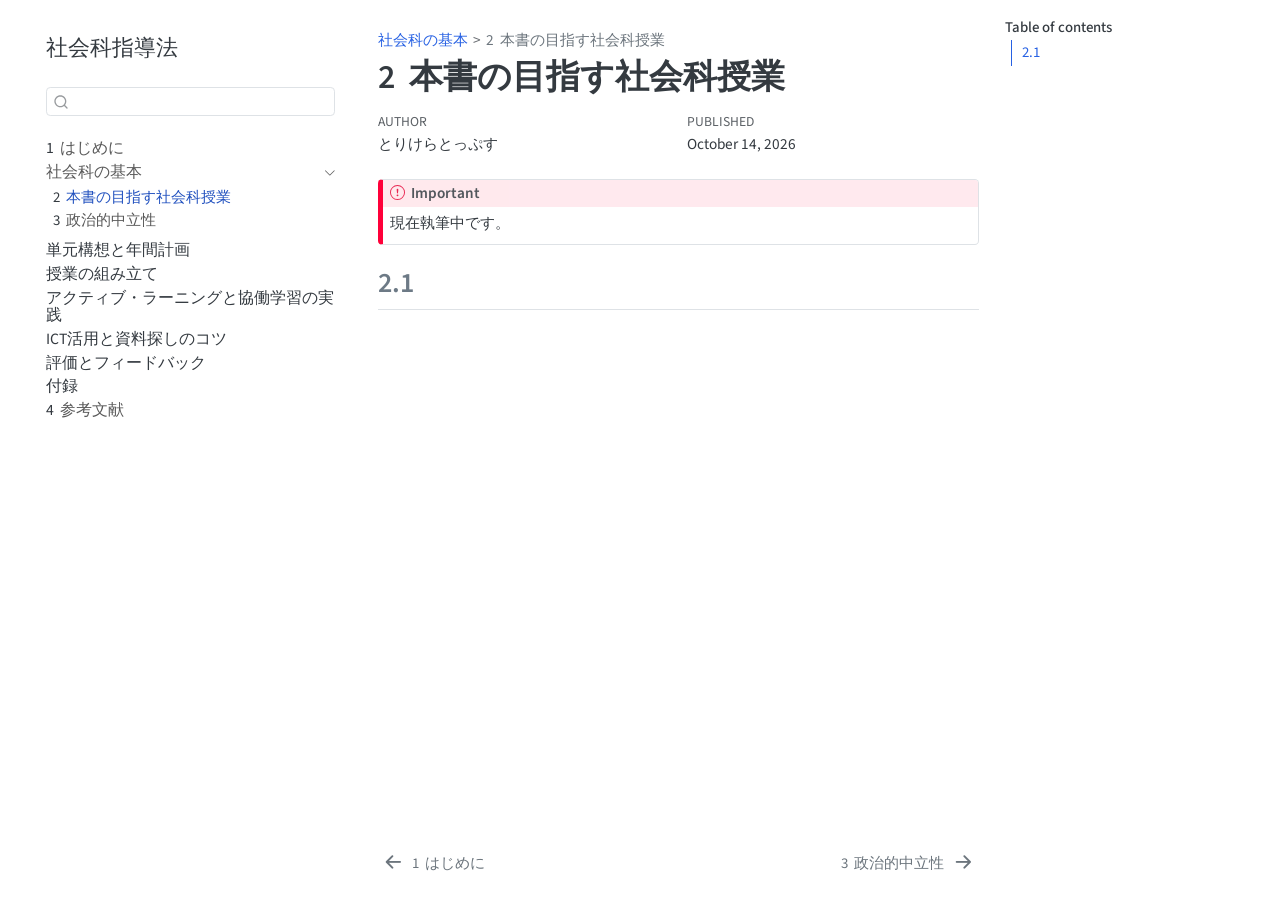
==== commit 425fabd3: "document" ====
--- a/docs/1_mokuhyo.html
+++ b/docs/1_mokuhyo.html
@@ -2,19 +2,25 @@
 <html xmlns="http://www.w3.org/1999/xhtml" lang="en" xml:lang="en"><head>
 
 <meta charset="utf-8">
-<meta name="generator" content="quarto-1.8.26">
+<meta name="generator" content="quarto-1.10.18">
 
 <meta name="viewport" content="width=device-width, initial-scale=1.0, user-scalable=yes">
 
 <meta name="author" content="とりけらとっぷす">
-<meta name="dcterms.date" content="2026-10-10">
+<meta name="dcterms.date" content="2026-10-14">
 
 <title>2&nbsp; 本書の目指す社会科授業 – 社会科指導法</title>
 <style>
-code{white-space: pre-wrap;}
+/* Default styles provided by pandoc.
+** See https://pandoc.org/MANUAL.html#variables-for-html for config info.
+*/
 span.smallcaps{font-variant: small-caps;}
-div.columns{display: flex; gap: min(4vw, 1.5em);}
-div.column{flex: auto; overflow-x: auto;}
+div.columns{display: flex; gap: 1.5em;}
+div.column{flex: auto;}
+@media screen {
+div.columns{gap: min(4vw, 1.5em);}
+div.column{overflow-x: auto;}
+}
 div.hanging-indent{margin-left: 1.5em; text-indent: -1.5em;}
 ul.task-list{list-style: none;}
 ul.task-list li input[type="checkbox"] {
@@ -32,23 +38,18 @@
 <script src="site_libs/quarto-search/fuse.min.js"></script>
 <script src="site_libs/quarto-search/quarto-search.js"></script>
 <meta name="quarto:offset" content="./">
-<link href="./references.html" rel="next">
+<link href="./2_churitsu.html" rel="next">
 <link href="./index.html" rel="prev">
 <script src="site_libs/quarto-html/quarto.js" type="module"></script>
 <script src="site_libs/quarto-html/tabsets/tabsets.js" type="module"></script>
-<script src="site_libs/quarto-html/axe/axe-check.js" type="module"></script>
 <script src="site_libs/quarto-html/popper.min.js"></script>
 <script src="site_libs/quarto-html/tippy.umd.min.js"></script>
 <script src="site_libs/quarto-html/anchor.min.js"></script>
 <link href="site_libs/quarto-html/tippy.css" rel="stylesheet">
-<link href="site_libs/quarto-html/quarto-syntax-highlighting-587c61ba64f3a5504c4d52d930310e48.css" rel="stylesheet" class="quarto-color-scheme" id="quarto-text-highlighting-styles">
-<link href="site_libs/quarto-html/quarto-syntax-highlighting-dark-b758ccaa5987ceb1b75504551e579abf.css" rel="stylesheet" class="quarto-color-scheme quarto-color-alternate" id="quarto-text-highlighting-styles">
-<link href="site_libs/quarto-html/quarto-syntax-highlighting-587c61ba64f3a5504c4d52d930310e48.css" rel="stylesheet" class="quarto-color-scheme-extra" id="quarto-text-highlighting-styles">
+<link href="site_libs/quarto-html/quarto-syntax-highlighting-3419ea62b3ca2d77d3d547f86109e84e.css" rel="stylesheet" id="quarto-text-highlighting-styles">
 <script src="site_libs/bootstrap/bootstrap.min.js"></script>
 <link href="site_libs/bootstrap/bootstrap-icons.css" rel="stylesheet">
-<link href="site_libs/bootstrap/bootstrap-332df30fcd256892063ee782ecc510cd.min.css" rel="stylesheet" append-hash="true" class="quarto-color-scheme" id="quarto-bootstrap" data-mode="light">
-<link href="site_libs/bootstrap/bootstrap-dark-a7757ed176c879aa74e103ac10c3f806.min.css" rel="stylesheet" append-hash="true" class="quarto-color-scheme quarto-color-alternate" id="quarto-bootstrap" data-mode="dark">
-<link href="site_libs/bootstrap/bootstrap-332df30fcd256892063ee782ecc510cd.min.css" rel="stylesheet" append-hash="true" class="quarto-color-scheme-extra" id="quarto-bootstrap" data-mode="light">
+<link href="site_libs/bootstrap/bootstrap-aee3de3917a92503bdae26d94af5de01.min.css" rel="stylesheet" append-hash="true" id="quarto-bootstrap" data-mode="light">
 <script id="quarto-search-options" type="application/json">{
   "location": "sidebar",
   "copy-button": false,
@@ -80,169 +81,7 @@
 
 </head>
 
-<body class="nav-sidebar floating quarto-light"><script id="quarto-html-before-body" type="application/javascript">
-    const toggleBodyColorMode = (bsSheetEl) => {
-      const mode = bsSheetEl.getAttribute("data-mode");
-      const bodyEl = window.document.querySelector("body");
-      if (mode === "dark") {
-        bodyEl.classList.add("quarto-dark");
-        bodyEl.classList.remove("quarto-light");
-      } else {
-        bodyEl.classList.add("quarto-light");
-        bodyEl.classList.remove("quarto-dark");
-      }
-    }
-    const toggleBodyColorPrimary = () => {
-      const bsSheetEl = window.document.querySelector("link#quarto-bootstrap:not([rel=disabled-stylesheet])");
-      if (bsSheetEl) {
-        toggleBodyColorMode(bsSheetEl);
-      }
-    }
-    const setColorSchemeToggle = (alternate) => {
-      const toggles = window.document.querySelectorAll('.quarto-color-scheme-toggle');
-      for (let i=0; i < toggles.length; i++) {
-        const toggle = toggles[i];
-        if (toggle) {
-          if (alternate) {
-            toggle.classList.add("alternate");
-          } else {
-            toggle.classList.remove("alternate");
-          }
-        }
-      }
-    };
-    const toggleColorMode = (alternate) => {
-      // Switch the stylesheets
-      const primaryStylesheets = window.document.querySelectorAll('link.quarto-color-scheme:not(.quarto-color-alternate)');
-      const alternateStylesheets = window.document.querySelectorAll('link.quarto-color-scheme.quarto-color-alternate');
-      manageTransitions('#quarto-margin-sidebar .nav-link', false);
-      if (alternate) {
-        // note: dark is layered on light, we don't disable primary!
-        enableStylesheet(alternateStylesheets);
-        for (const sheetNode of alternateStylesheets) {
-          if (sheetNode.id === "quarto-bootstrap") {
-            toggleBodyColorMode(sheetNode);
-          }
-        }
-      } else {
-        disableStylesheet(alternateStylesheets);
-        enableStylesheet(primaryStylesheets)
-        toggleBodyColorPrimary();
-      }
-      manageTransitions('#quarto-margin-sidebar .nav-link', true);
-      // Switch the toggles
-      setColorSchemeToggle(alternate)
-      // Hack to workaround the fact that safari doesn't
-      // properly recolor the scrollbar when toggling (#1455)
-      if (navigator.userAgent.indexOf('Safari') > 0 && navigator.userAgent.indexOf('Chrome') == -1) {
-        manageTransitions("body", false);
-        window.scrollTo(0, 1);
-        setTimeout(() => {
-          window.scrollTo(0, 0);
-          manageTransitions("body", true);
-        }, 40);
-      }
-    }
-    const disableStylesheet = (stylesheets) => {
-      for (let i=0; i < stylesheets.length; i++) {
-        const stylesheet = stylesheets[i];
-        stylesheet.rel = 'disabled-stylesheet';
-      }
-    }
-    const enableStylesheet = (stylesheets) => {
-      for (let i=0; i < stylesheets.length; i++) {
-        const stylesheet = stylesheets[i];
-        if(stylesheet.rel !== 'stylesheet') { // for Chrome, which will still FOUC without this check
-          stylesheet.rel = 'stylesheet';
-        }
-      }
-    }
-    const manageTransitions = (selector, allowTransitions) => {
-      const els = window.document.querySelectorAll(selector);
-      for (let i=0; i < els.length; i++) {
-        const el = els[i];
-        if (allowTransitions) {
-          el.classList.remove('notransition');
-        } else {
-          el.classList.add('notransition');
-        }
-      }
-    }
-    const isFileUrl = () => {
-      return window.location.protocol === 'file:';
-    }
-    const hasAlternateSentinel = () => {
-      let styleSentinel = getColorSchemeSentinel();
-      if (styleSentinel !== null) {
-        return styleSentinel === "alternate";
-      } else {
-        return false;
-      }
-    }
-    const setStyleSentinel = (alternate) => {
-      const value = alternate ? "alternate" : "default";
-      if (!isFileUrl()) {
-        window.localStorage.setItem("quarto-color-scheme", value);
-      } else {
-        localAlternateSentinel = value;
-      }
-    }
-    const getColorSchemeSentinel = () => {
-      if (!isFileUrl()) {
-        const storageValue = window.localStorage.getItem("quarto-color-scheme");
-        return storageValue != null ? storageValue : localAlternateSentinel;
-      } else {
-        return localAlternateSentinel;
-      }
-    }
-    const toggleGiscusIfUsed = (isAlternate, darkModeDefault) => {
-      const baseTheme = document.querySelector('#giscus-base-theme')?.value ?? 'light';
-      const alternateTheme = document.querySelector('#giscus-alt-theme')?.value ?? 'dark';
-      let newTheme = '';
-      if(authorPrefersDark) {
-        newTheme = isAlternate ? baseTheme : alternateTheme;
-      } else {
-        newTheme = isAlternate ? alternateTheme : baseTheme;
-      }
-      const changeGiscusTheme = () => {
-        // From: https://github.com/giscus/giscus/issues/336
-        const sendMessage = (message) => {
-          const iframe = document.querySelector('iframe.giscus-frame');
-          if (!iframe) return;
-          iframe.contentWindow.postMessage({ giscus: message }, 'https://giscus.app');
-        }
-        sendMessage({
-          setConfig: {
-            theme: newTheme
-          }
-        });
-      }
-      const isGiscussLoaded = window.document.querySelector('iframe.giscus-frame') !== null;
-      if (isGiscussLoaded) {
-        changeGiscusTheme();
-      }
-    };
-    const authorPrefersDark = false;
-    const darkModeDefault = authorPrefersDark;
-      document.querySelector('link#quarto-text-highlighting-styles.quarto-color-scheme-extra').rel = 'disabled-stylesheet';
-      document.querySelector('link#quarto-bootstrap.quarto-color-scheme-extra').rel = 'disabled-stylesheet';
-    let localAlternateSentinel = darkModeDefault ? 'alternate' : 'default';
-    // Dark / light mode switch
-    window.quartoToggleColorScheme = () => {
-      // Read the current dark / light value
-      let toAlternate = !hasAlternateSentinel();
-      toggleColorMode(toAlternate);
-      setStyleSentinel(toAlternate);
-      toggleGiscusIfUsed(toAlternate, darkModeDefault);
-      window.dispatchEvent(new Event('resize'));
-    };
-    // Switch to dark mode if need be
-    if (hasAlternateSentinel()) {
-      toggleColorMode(true);
-    } else {
-      toggleColorMode(false);
-    }
-  </script>
+<body class="nav-sidebar floating quarto-light">
 
 <div id="quarto-search-results"></div>
   <header id="quarto-header" class="headroom fixed-top">
@@ -251,7 +90,7 @@
       <button type="button" class="quarto-btn-toggle btn" data-bs-toggle="collapse" role="button" data-bs-target=".quarto-sidebar-collapse-item" aria-controls="quarto-sidebar" aria-expanded="false" aria-label="Toggle sidebar navigation" onclick="if (window.quartoToggleHeadroom) { window.quartoToggleHeadroom(); }">
         <i class="bi bi-layout-text-sidebar-reverse"></i>
       </button>
-        <nav class="quarto-page-breadcrumbs" aria-label="breadcrumb"><ol class="breadcrumb"><li class="breadcrumb-item"><a href="./1_mokuhyo.html">本書のねらいと社会科授業の基本スタンス</a></li><li class="breadcrumb-item"><a href="./1_mokuhyo.html"><span class="chapter-number">2</span>&nbsp; <span class="chapter-title">本書の目指す社会科授業</span></a></li></ol></nav>
+        <nav class="quarto-page-breadcrumbs" aria-label="breadcrumb"><ol class="breadcrumb"><li class="breadcrumb-item"><a href="./1_mokuhyo.html">社会科の基本</a></li><li class="breadcrumb-item"><a href="./1_mokuhyo.html"><span class="chapter-number">2</span>&nbsp; <span class="chapter-title">本書の目指す社会科授業</span></a></li></ol></nav>
         <a class="flex-grow-1" role="navigation" data-bs-toggle="collapse" data-bs-target=".quarto-sidebar-collapse-item" aria-controls="quarto-sidebar" aria-expanded="false" aria-label="Toggle sidebar navigation" onclick="if (window.quartoToggleHeadroom) { window.quartoToggleHeadroom(); }">      
         </a>
       <button type="button" class="btn quarto-search-button" aria-label="Search" onclick="window.quartoOpenSearch();">
@@ -267,9 +106,6 @@
     <div class="pt-lg-2 mt-2 text-left sidebar-header">
     <div class="sidebar-title mb-0 py-0">
       <a href="./">社会科指導法</a> 
-        <div class="sidebar-tools-main">
-  <a href="" class="quarto-color-scheme-toggle quarto-navigation-tool  px-1" onclick="window.quartoToggleColorScheme(); return false;" title="Toggle dark mode"><i class="bi"></i></a>
-</div>
     </div>
       </div>
         <div class="mt-2 flex-shrink-0 align-items-center">
@@ -288,7 +124,7 @@
         <li class="sidebar-item sidebar-item-section">
       <div class="sidebar-item-container"> 
             <a class="sidebar-item-text sidebar-link text-start" data-bs-toggle="collapse" data-bs-target="#quarto-sidebar-section-1" role="navigation" aria-expanded="true">
- <span class="menu-text">本書のねらいと社会科授業の基本スタンス</span></a>
+ <span class="menu-text">社会科の基本</span></a>
           <a class="sidebar-item-toggle text-start" data-bs-toggle="collapse" data-bs-target="#quarto-sidebar-section-1" role="navigation" aria-expanded="true" aria-label="Toggle section">
             <i class="bi bi-chevron-right ms-2"></i>
           </a> 
@@ -298,6 +134,12 @@
   <div class="sidebar-item-container"> 
   <a href="./1_mokuhyo.html" class="sidebar-item-text sidebar-link active">
  <span class="menu-text"><span class="chapter-number">2</span>&nbsp; <span class="chapter-title">本書の目指す社会科授業</span></span></a>
+  </div>
+</li>
+          <li class="sidebar-item">
+  <div class="sidebar-item-container"> 
+  <a href="./2_churitsu.html" class="sidebar-item-text sidebar-link">
+ <span class="menu-text"><span class="chapter-number">3</span>&nbsp; <span class="chapter-title">政治的中立性</span></span></a>
   </div>
 </li>
       </ul>
@@ -329,7 +171,7 @@
         <li class="sidebar-item">
   <div class="sidebar-item-container"> 
   <a href="./references.html" class="sidebar-item-text sidebar-link">
- <span class="menu-text"><span class="chapter-number">3</span>&nbsp; <span class="chapter-title">参考文献</span></span></a>
+ <span class="menu-text"><span class="chapter-number">4</span>&nbsp; <span class="chapter-title">参考文献</span></span></a>
   </div>
 </li>
     </ul>
@@ -338,7 +180,7 @@
 <div id="quarto-sidebar-glass" class="quarto-sidebar-collapse-item" data-bs-toggle="collapse" data-bs-target=".quarto-sidebar-collapse-item"></div>
 <!-- margin-sidebar -->
     <div id="quarto-margin-sidebar" class="sidebar margin-sidebar">
-        <nav id="TOC" role="doc-toc" class="toc-active" data-toc-expanded="2">
+        <nav id="TOC" role="doc-toc" class="toc-active">
     <h2 id="toc-title">Table of contents</h2>
    
   <ul>
@@ -349,8 +191,7 @@
 <!-- main -->
 <main class="content" id="quarto-document-content">
 
-
-<header id="title-block-header" class="quarto-title-block default"><nav class="quarto-page-breadcrumbs quarto-title-breadcrumbs d-none d-lg-block" aria-label="breadcrumb"><ol class="breadcrumb"><li class="breadcrumb-item"><a href="./1_mokuhyo.html">本書のねらいと社会科授業の基本スタンス</a></li><li class="breadcrumb-item"><a href="./1_mokuhyo.html"><span class="chapter-number">2</span>&nbsp; <span class="chapter-title">本書の目指す社会科授業</span></a></li></ol></nav>
+<header id="title-block-header" class="quarto-title-block default"><nav class="quarto-page-breadcrumbs quarto-title-breadcrumbs d-none d-lg-block" aria-label="breadcrumb"><ol class="breadcrumb"><li class="breadcrumb-item"><a href="./1_mokuhyo.html">社会科の基本</a></li><li class="breadcrumb-item"><a href="./1_mokuhyo.html"><span class="chapter-number">2</span>&nbsp; <span class="chapter-title">本書の目指す社会科授業</span></a></li></ol></nav>
 <div class="quarto-title">
 <h1 class="title"><span class="chapter-number">2</span>&nbsp; <span class="chapter-title">本書の目指す社会科授業</span></h1>
 </div>
@@ -369,7 +210,7 @@
     <div>
     <div class="quarto-title-meta-heading">Published</div>
     <div class="quarto-title-meta-contents">
-      <p class="date">October 10, 2026</p>
+      <p class="date">October 14, 2026</p>
     </div>
   </div>
   
@@ -381,6 +222,19 @@
 </header>
 
 
+<div class="callout callout-style-default callout-important callout-titled">
+<div class="callout-header d-flex align-content-center">
+<div class="callout-icon-container">
+<i class="callout-icon"></i>
+</div>
+<div class="callout-title-container flex-fill">
+Important
+</div>
+</div>
+<div class="callout-body-container callout-body">
+<p>現在執筆中です。</p>
+</div>
+</div>
 <section id="section" class="level2" data-number="2.1">
 <h2 data-number="2.1" class="anchored" data-anchor-id="section"><span class="header-section-number">2.1</span> </h2>
 
@@ -390,19 +244,6 @@
 </main> <!-- /main -->
 <script id="quarto-html-after-body" type="application/javascript">
   window.document.addEventListener("DOMContentLoaded", function (event) {
-    // Ensure there is a toggle, if there isn't float one in the top right
-    if (window.document.querySelector('.quarto-color-scheme-toggle') === null) {
-      const a = window.document.createElement('a');
-      a.classList.add('top-right');
-      a.classList.add('quarto-color-scheme-toggle');
-      a.href = "";
-      a.onclick = function() { try { window.quartoToggleColorScheme(); } catch {} return false; };
-      const i = window.document.createElement("i");
-      i.classList.add('bi');
-      a.appendChild(i);
-      window.document.body.appendChild(a);
-    }
-    setColorSchemeToggle(hasAlternateSentinel())
     const icon = "";
     const anchorJS = new window.AnchorJS();
     anchorJS.options = {
@@ -488,6 +329,11 @@
           if (link.dataset.originalHref !== undefined) {
             link.href = link.dataset.originalHref;
           }
+            // target, if specified
+            link.setAttribute("target", "_blank");
+            if (link.getAttribute("rel") === null) {
+              link.setAttribute("rel", "noopener");
+            }
         }
       }
     function tippyHover(el, contentFn, onTriggerFn, onUntriggerFn) {
@@ -808,8 +654,8 @@
       </a>          
   </div>
   <div class="nav-page nav-page-next">
-      <a href="./references.html" class="pagination-link" aria-label="参考文献">
-        <span class="nav-page-text"><span class="chapter-number">3</span>&nbsp; <span class="chapter-title">参考文献</span></span> <i class="bi bi-arrow-right-short"></i>
+      <a href="./2_churitsu.html" class="pagination-link" aria-label="政治的中立性">
+        <span class="nav-page-text"><span class="chapter-number">3</span>&nbsp; <span class="chapter-title">政治的中立性</span></span> <i class="bi bi-arrow-right-short"></i>
       </a>
   </div>
 </nav>
--- a/docs/site_libs/quarto-html/quarto-syntax-highlighting-3419ea62b3ca2d77d3d547f86109e84e.css
+++ b/docs/site_libs/quarto-html/quarto-syntax-highlighting-3419ea62b3ca2d77d3d547f86109e84e.css
@@ -0,0 +1,233 @@
+/* quarto syntax highlight colors */
+:root {
+  --quarto-hl-ot-color: #d91e18;
+  --quarto-hl-at-color: #a55a00;
+  --quarto-hl-ss-color: #008000;
+  --quarto-hl-an-color: #696969;
+  --quarto-hl-fu-color: #06287e;
+  --quarto-hl-st-color: #008000;
+  --quarto-hl-cf-color: #d91e18;
+  --quarto-hl-op-color: #00769e;
+  --quarto-hl-er-color: #7928a1;
+  --quarto-hl-bn-color: #7928a1;
+  --quarto-hl-al-color: #7928a1;
+  --quarto-hl-va-color: #a55a00;
+  --quarto-hl-bu-color: inherit;
+  --quarto-hl-ex-color: inherit;
+  --quarto-hl-pp-color: #7928a1;
+  --quarto-hl-in-color: #696969;
+  --quarto-hl-vs-color: #008000;
+  --quarto-hl-wa-color: #696969;
+  --quarto-hl-do-color: #696969;
+  --quarto-hl-im-color: inherit;
+  --quarto-hl-ch-color: #008000;
+  --quarto-hl-dt-color: #7928a1;
+  --quarto-hl-fl-color: #a55a00;
+  --quarto-hl-co-color: #696969;
+  --quarto-hl-cv-color: #696969;
+  --quarto-hl-cn-color: #d91e18;
+  --quarto-hl-sc-color: #00769e;
+  --quarto-hl-dv-color: #7928a1;
+  --quarto-hl-kw-color: #d91e18;
+}
+
+/* other quarto variables */
+:root {
+  --quarto-font-monospace: SFMono-Regular, Menlo, Monaco, Consolas, "Liberation Mono", "Courier New", monospace;
+}
+
+/* syntax highlight based on Pandoc's rules */
+pre > code.sourceCode > span {
+  color: #545454;
+}
+
+code.sourceCode > span {
+  color: #545454;
+}
+
+div.sourceCode,
+div.sourceCode pre.sourceCode {
+  color: #545454;
+}
+
+/* Normal */
+code span {
+  color: #545454;
+}
+
+/* Alert */
+code span.al {
+  color: #7928a1;
+  font-style: inherit;
+}
+
+/* Annotation */
+code span.an {
+  color: #696969;
+  font-style: inherit;
+}
+
+/* Attribute */
+code span.at {
+  color: #a55a00;
+  font-style: inherit;
+}
+
+/* BaseN */
+code span.bn {
+  color: #7928a1;
+  font-style: inherit;
+}
+
+/* BuiltIn */
+code span.bu {
+  font-style: inherit;
+}
+
+/* ControlFlow */
+code span.cf {
+  color: #d91e18;
+  font-style: inherit;
+}
+
+/* Char */
+code span.ch {
+  color: #008000;
+  font-style: inherit;
+}
+
+/* Constant */
+code span.cn {
+  color: #d91e18;
+  font-style: inherit;
+}
+
+/* Comment */
+code span.co {
+  color: #696969;
+  font-style: inherit;
+}
+
+/* CommentVar */
+code span.cv {
+  color: #696969;
+  font-style: italic;
+}
+
+/* Documentation */
+code span.do {
+  color: #696969;
+  font-style: italic;
+}
+
+/* DataType */
+code span.dt {
+  color: #7928a1;
+  font-style: inherit;
+}
+
+/* DecVal */
+code span.dv {
+  color: #7928a1;
+  font-style: inherit;
+}
+
+/* Error */
+code span.er {
+  color: #7928a1;
+  font-style: inherit;
+}
+
+/* Extension */
+code span.ex {
+  font-style: inherit;
+}
+
+/* Float */
+code span.fl {
+  color: #a55a00;
+  font-style: inherit;
+}
+
+/* Function */
+code span.fu {
+  color: #06287e;
+  font-style: inherit;
+}
+
+/* Import */
+code span.im {
+  font-style: inherit;
+}
+
+/* Information */
+code span.in {
+  color: #696969;
+  font-style: inherit;
+}
+
+/* Keyword */
+code span.kw {
+  color: #d91e18;
+  font-style: inherit;
+}
+
+/* Operator */
+code span.op {
+  color: #00769e;
+  font-style: inherit;
+}
+
+/* Other */
+code span.ot {
+  color: #d91e18;
+  font-style: inherit;
+}
+
+/* Preprocessor */
+code span.pp {
+  color: #7928a1;
+  font-style: inherit;
+}
+
+/* SpecialChar */
+code span.sc {
+  color: #00769e;
+  font-style: inherit;
+}
+
+/* SpecialString */
+code span.ss {
+  color: #008000;
+  font-style: inherit;
+}
+
+/* String */
+code span.st {
+  color: #008000;
+  font-style: inherit;
+}
+
+/* Variable */
+code span.va {
+  color: #a55a00;
+  font-style: inherit;
+}
+
+/* VerbatimString */
+code span.vs {
+  color: #008000;
+  font-style: inherit;
+}
+
+/* Warning */
+code span.wa {
+  color: #696969;
+  font-style: italic;
+}
+
+.prevent-inlining {
+  content: "</";
+}
+
+/*# sourceMappingURL=a0e48aebe202bc7301f9966d54efda35.css.map */
